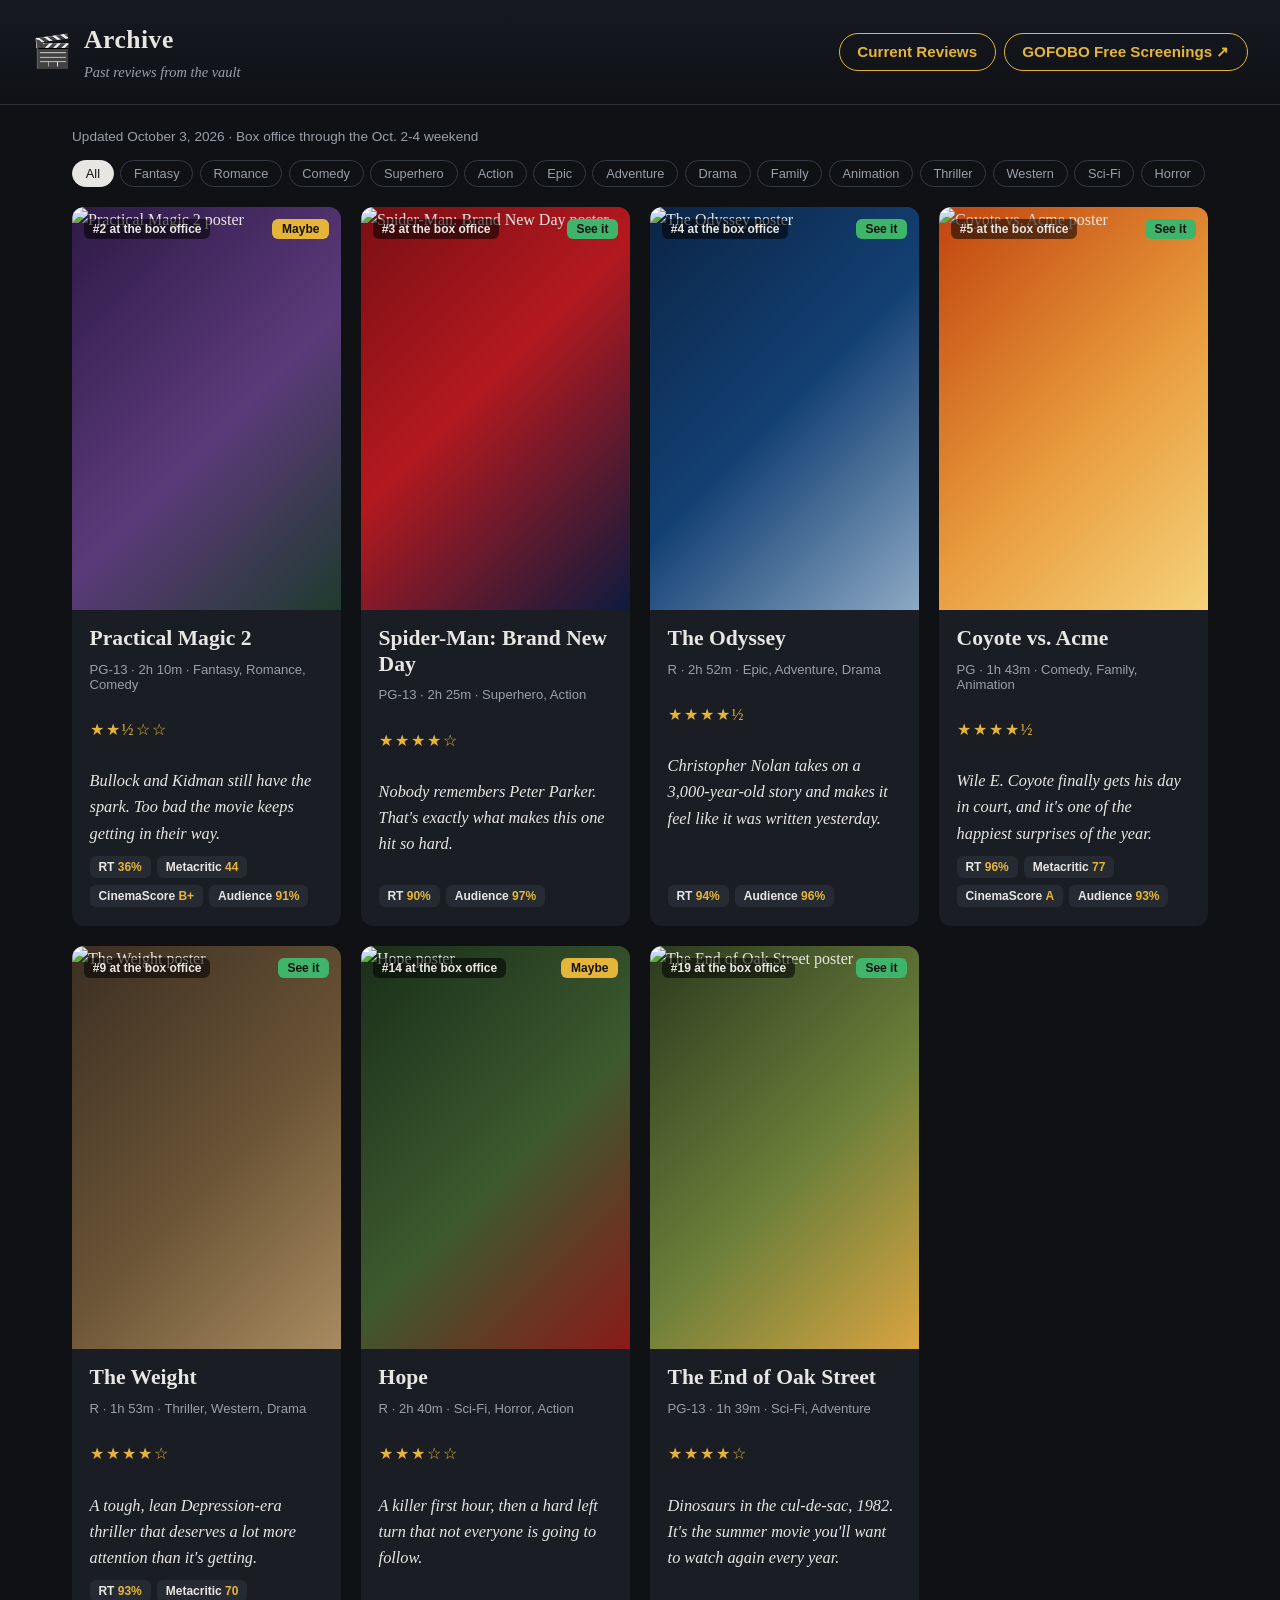
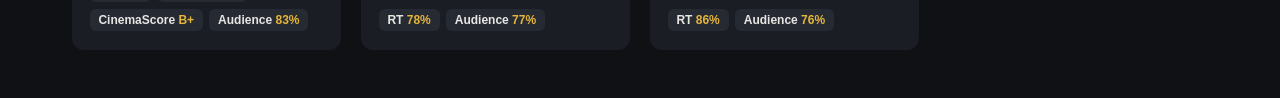
==== archive.html @ 1c137d6e "Add files via upload" ====
<!DOCTYPE html>
<html lang="en">
<head>
  <meta charset="UTF-8">
  <meta name="viewport" content="width=device-width, initial-scale=1.0">
  <title>Archive - Movie Reviews</title>
  <link rel="stylesheet" href="styles.css">
</head>
<body>
  <header class="site-header">
    <div class="brand">
      <span class="brand-mark">&#127916;</span>
      <div>
        <h1>Archive</h1>
        <p class="tagline">Past reviews from the vault</p>
      </div>
    </div>
    <nav class="tabs" id="tabs">
      <a class="tab tab-link" href="index.html">Current Reviews</a>
      <a class="tab tab-link" href="https://gofobo.com/main/local_screenings"
         target="_blank" rel="noopener">GOFOBO Free Screenings &#8599;</a>
    </nav>
  </header>

  <main>
    <section id="panel-reviews" class="panel active">
      <div class="toolbar">
        <p class="updated" id="updated"></p>
        <div class="filters" id="filters"></div>
      </div>
      <div class="grid" id="grid"></div>
    </section>
  </main>

  <div class="modal" id="modal" hidden>
    <div class="modal-backdrop" data-close></div>
    <article class="modal-body" role="dialog" aria-modal="true" aria-labelledby="modal-title">
      <button class="modal-close" data-close aria-label="Close">&times;</button>
      <div id="modal-content"></div>
    </article>
  </div>

  <script src="reviews.js"></script>
  <script src="app.js"></script>
</body>
</html>
---- styles.css ----
:root {
  --bg: #0f1115;
  --card: #1a1d24;
  --card-hover: #22262f;
  --text: #e8e6e3;
  --muted: #9aa0aa;
  --accent: #e5b53a;
  --good: #3fb56b;
  --mixed: #e5b53a;
  --bad: #d9534f;
  --radius: 12px;
}

* { box-sizing: border-box; }

body {
  margin: 0;
  background: var(--bg);
  color: var(--text);
  font-family: Georgia, "Times New Roman", serif;
  line-height: 1.6;
}

.site-header {
  display: flex;
  flex-wrap: wrap;
  align-items: center;
  justify-content: space-between;
  gap: 1rem;
  padding: 1.25rem 2rem;
  border-bottom: 1px solid #2a2e37;
  background: linear-gradient(180deg, #161920, var(--bg));
  position: sticky;
  top: 0;
  z-index: 10;
}

.brand { display: flex; align-items: center; gap: .75rem; }
.brand-mark { font-size: 2rem; }
.brand h1 { margin: 0; font-size: 1.6rem; letter-spacing: .5px; }
.tagline { margin: 0; color: var(--muted); font-size: .9rem; font-style: italic; }

.tabs { display: flex; gap: .5rem; }
.tab {
  font: 600 .95rem "Segoe UI", Arial, sans-serif;
  padding: .55rem 1.1rem;
  border-radius: 999px;
  border: 1px solid #353a45;
  background: transparent;
  color: var(--text);
  cursor: pointer;
  text-decoration: none;
}
.tab:hover { border-color: var(--accent); }
.tab.active { background: var(--accent); color: #111; border-color: var(--accent); }
.tab-link { border-color: var(--accent); color: var(--accent); }

main { max-width: 1200px; margin: 0 auto; padding: 1.5rem 2rem 3rem; }

.toolbar {
  display: flex; flex-wrap: wrap; justify-content: space-between; align-items: center;
  gap: 1rem; margin-bottom: 1.25rem;
}
.updated { margin: 0; color: var(--muted); font: .85rem "Segoe UI", Arial, sans-serif; }
.filters { display: flex; flex-wrap: wrap; gap: .4rem; }
.filter {
  font: .8rem "Segoe UI", Arial, sans-serif;
  padding: .3rem .8rem; border-radius: 999px;
  border: 1px solid #353a45; background: transparent; color: var(--muted); cursor: pointer;
}
.filter.active { color: #111; background: var(--text); border-color: var(--text); }

.grid {
  display: grid;
  grid-template-columns: repeat(auto-fill, minmax(240px, 1fr));
  gap: 1.25rem;
}

.card {
  background: var(--card);
  border-radius: var(--radius);
  overflow: hidden;
  cursor: pointer;
  transition: transform .15s ease, background .15s ease;
  display: flex; flex-direction: column;
}
.card:hover { transform: translateY(-3px); background: var(--card-hover); }

.card-poster {
  aspect-ratio: 2 / 3;
  position: relative;
  overflow: hidden;
}
.card-poster img { width: 100%; height: 100%; object-fit: cover; display: block; }
.card-body h2 { margin: 0; font-size: 1.35rem; line-height: 1.2; }
.rank {
  position: absolute; top: .75rem; left: .75rem;
  font: 700 .75rem "Segoe UI", Arial, sans-serif;
  background: rgba(0,0,0,.55); padding: .2rem .55rem; border-radius: 6px;
}
.verdict-pill {
  position: absolute; top: .75rem; right: .75rem;
  font: 700 .75rem "Segoe UI", Arial, sans-serif;
  padding: .2rem .6rem; border-radius: 6px; color: #111;
}
.v-good { background: var(--good); }
.v-mixed { background: var(--mixed); }
.v-bad { background: var(--bad); color: #fff; }

.card-body { padding: 1rem 1.1rem 1.2rem; display: flex; flex-direction: column; gap: .6rem; flex: 1; }
.meta { margin: 0; color: var(--muted); font: .82rem "Segoe UI", Arial, sans-serif; }
.headline { margin: 0; font-style: italic; font-size: 1.02rem; }
.stars { color: var(--accent); letter-spacing: 2px; }
.scores { display: flex; flex-wrap: wrap; gap: .4rem; margin-top: auto; }
.score {
  font: 600 .75rem "Segoe UI", Arial, sans-serif;
  background: #262a33; padding: .25rem .55rem; border-radius: 6px;
}
.score b { color: var(--accent); }

/* Modal */
.modal { position: fixed; inset: 0; z-index: 50; display: flex; align-items: flex-start; justify-content: center; overflow-y: auto; padding: 3rem 1rem; }
.modal[hidden] { display: none; }
.modal-backdrop { position: fixed; inset: 0; background: rgba(0,0,0,.75); }
.modal-body {
  position: relative; max-width: 760px; width: 100%;
  background: var(--card); border-radius: var(--radius); overflow: hidden;
}
.modal-close {
  position: absolute; top: .6rem; right: .8rem; z-index: 2;
  background: rgba(0,0,0,.5); color: #fff; border: 0; border-radius: 50%;
  width: 2.2rem; height: 2.2rem; font-size: 1.4rem; cursor: pointer;
}
.review-banner { padding: 2rem; display: flex; gap: 1.5rem; align-items: flex-end; }
.review-poster { width: 160px; border-radius: 8px; box-shadow: 0 6px 20px rgba(0,0,0,.5); flex-shrink: 0; }
.rank-inline { margin: 0 0 .3rem; font: 700 .75rem "Segoe UI", Arial, sans-serif; text-transform: uppercase; letter-spacing: 1px; color: #ddd; }
.review-banner h2 { margin: 0 0 .3rem; font-size: 2.1rem; text-shadow: 0 2px 10px rgba(0,0,0,.6); }
.review-content { padding: 1.5rem 2rem 2rem; }
.review-content p { margin: 0 0 1.1rem; font-size: 1.08rem; }
.review-content h3 { font: 700 .8rem "Segoe UI", Arial, sans-serif; text-transform: uppercase; letter-spacing: 1px; color: var(--muted); margin: 1.8rem 0 .6rem; }
.facts { display: grid; grid-template-columns: max-content 1fr; gap: .3rem 1rem; font: .9rem "Segoe UI", Arial, sans-serif; }
.facts dt { color: var(--muted); }
.facts dd { margin: 0; }
.bottom-line {
  border-left: 4px solid var(--accent);
  padding: .8rem 1rem; background: #20242c; border-radius: 0 8px 8px 0;
  font-size: 1.05rem;
}

@media (max-width: 600px) {
  .site-header, main { padding-left: 1rem; padding-right: 1rem; }
  .review-content, .review-banner { padding-left: 1.2rem; padding-right: 1.2rem; }
  .review-banner { flex-direction: column; align-items: flex-start; }
  .review-poster { width: 120px; }
}
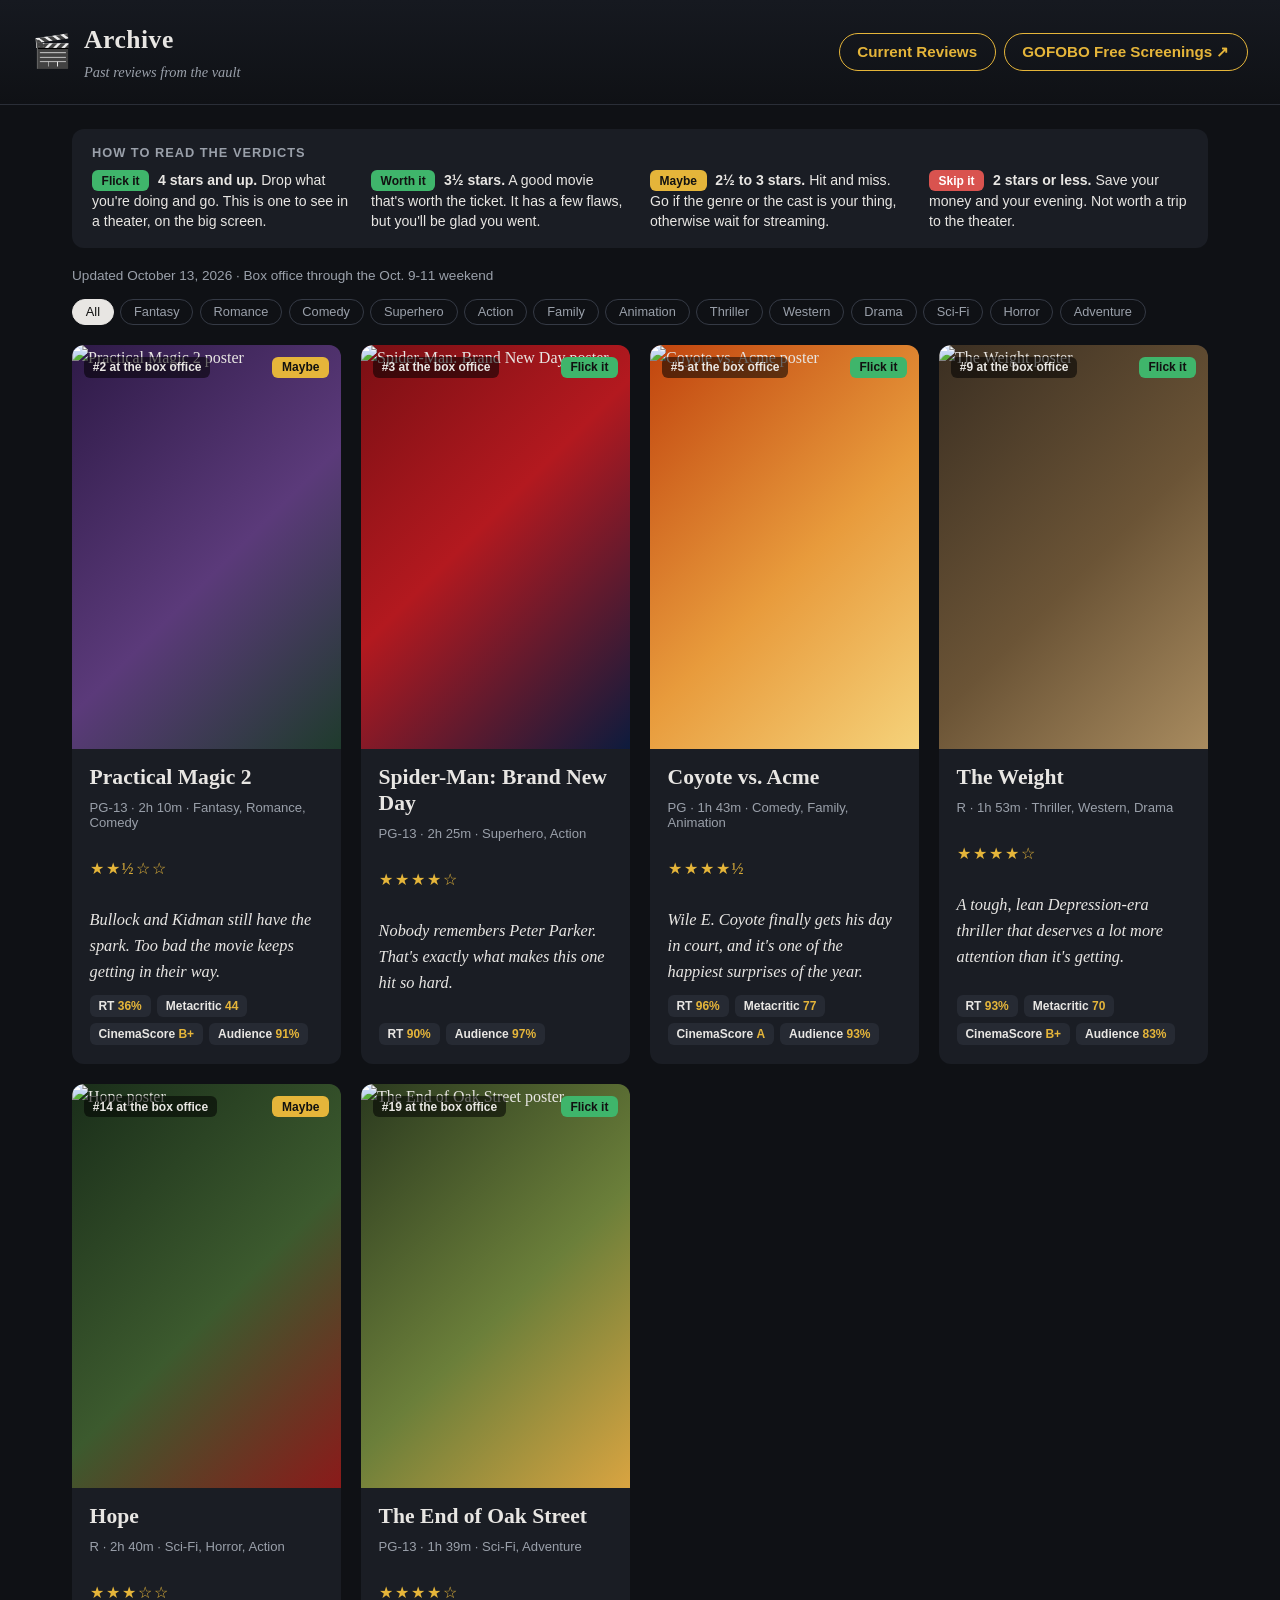
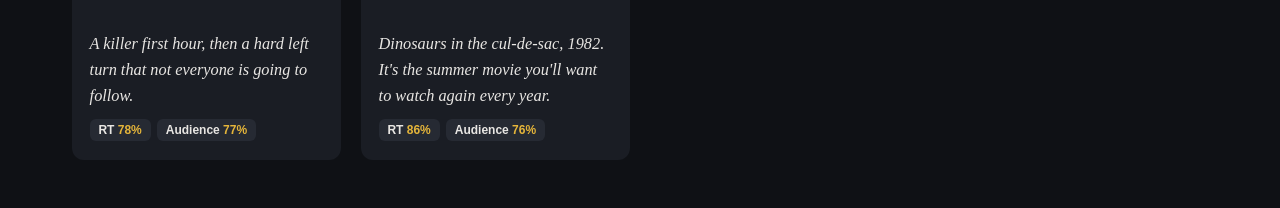
==== commit 980b4945: "Add files via upload" ====
--- a/archive.html
+++ b/archive.html
@@ -24,6 +24,15 @@
 
   <main>
     <section id="panel-reviews" class="panel active">
+      <div class="legend" aria-label="What the verdicts mean">
+        <p class="legend-title">How to read the verdicts</p>
+        <ul class="legend-list">
+          <li><span class="verdict-pill v-good">Flick it</span> <b>4 stars and up.</b> Drop what you're doing and go. This is one to see in a theater, on the big screen.</li>
+          <li><span class="verdict-pill v-good">Worth it</span> <b>3&frac12; stars.</b> A good movie that's worth the ticket. It has a few flaws, but you'll be glad you went.</li>
+          <li><span class="verdict-pill v-mixed">Maybe</span> <b>2&frac12; to 3 stars.</b> Hit and miss. Go if the genre or the cast is your thing, otherwise wait for streaming.</li>
+          <li><span class="verdict-pill v-bad">Skip it</span> <b>2 stars or less.</b> Save your money and your evening. Not worth a trip to the theater.</li>
+        </ul>
+      </div>
       <div class="toolbar">
         <p class="updated" id="updated"></p>
         <div class="filters" id="filters"></div>
--- a/styles.css
+++ b/styles.css
@@ -153,3 +153,19 @@
   .review-banner { flex-direction: column; align-items: flex-start; }
   .review-poster { width: 120px; }
 }
+
+/* Verdict key */
+.legend {
+  background: var(--card); border-radius: var(--radius);
+  padding: 1rem 1.25rem; margin-bottom: 1.25rem;
+}
+.legend-title {
+  margin: 0 0 .6rem; color: var(--muted);
+  font: 700 .8rem "Segoe UI", Arial, sans-serif; text-transform: uppercase; letter-spacing: 1px;
+}
+.legend-list {
+  list-style: none; margin: 0; padding: 0;
+  display: grid; grid-template-columns: repeat(auto-fit, minmax(240px, 1fr)); gap: .75rem 1.25rem;
+  font: .88rem "Segoe UI", Arial, sans-serif; line-height: 1.45;
+}
+.legend-list .verdict-pill { position: static; display: inline-block; margin-right: .3rem; }
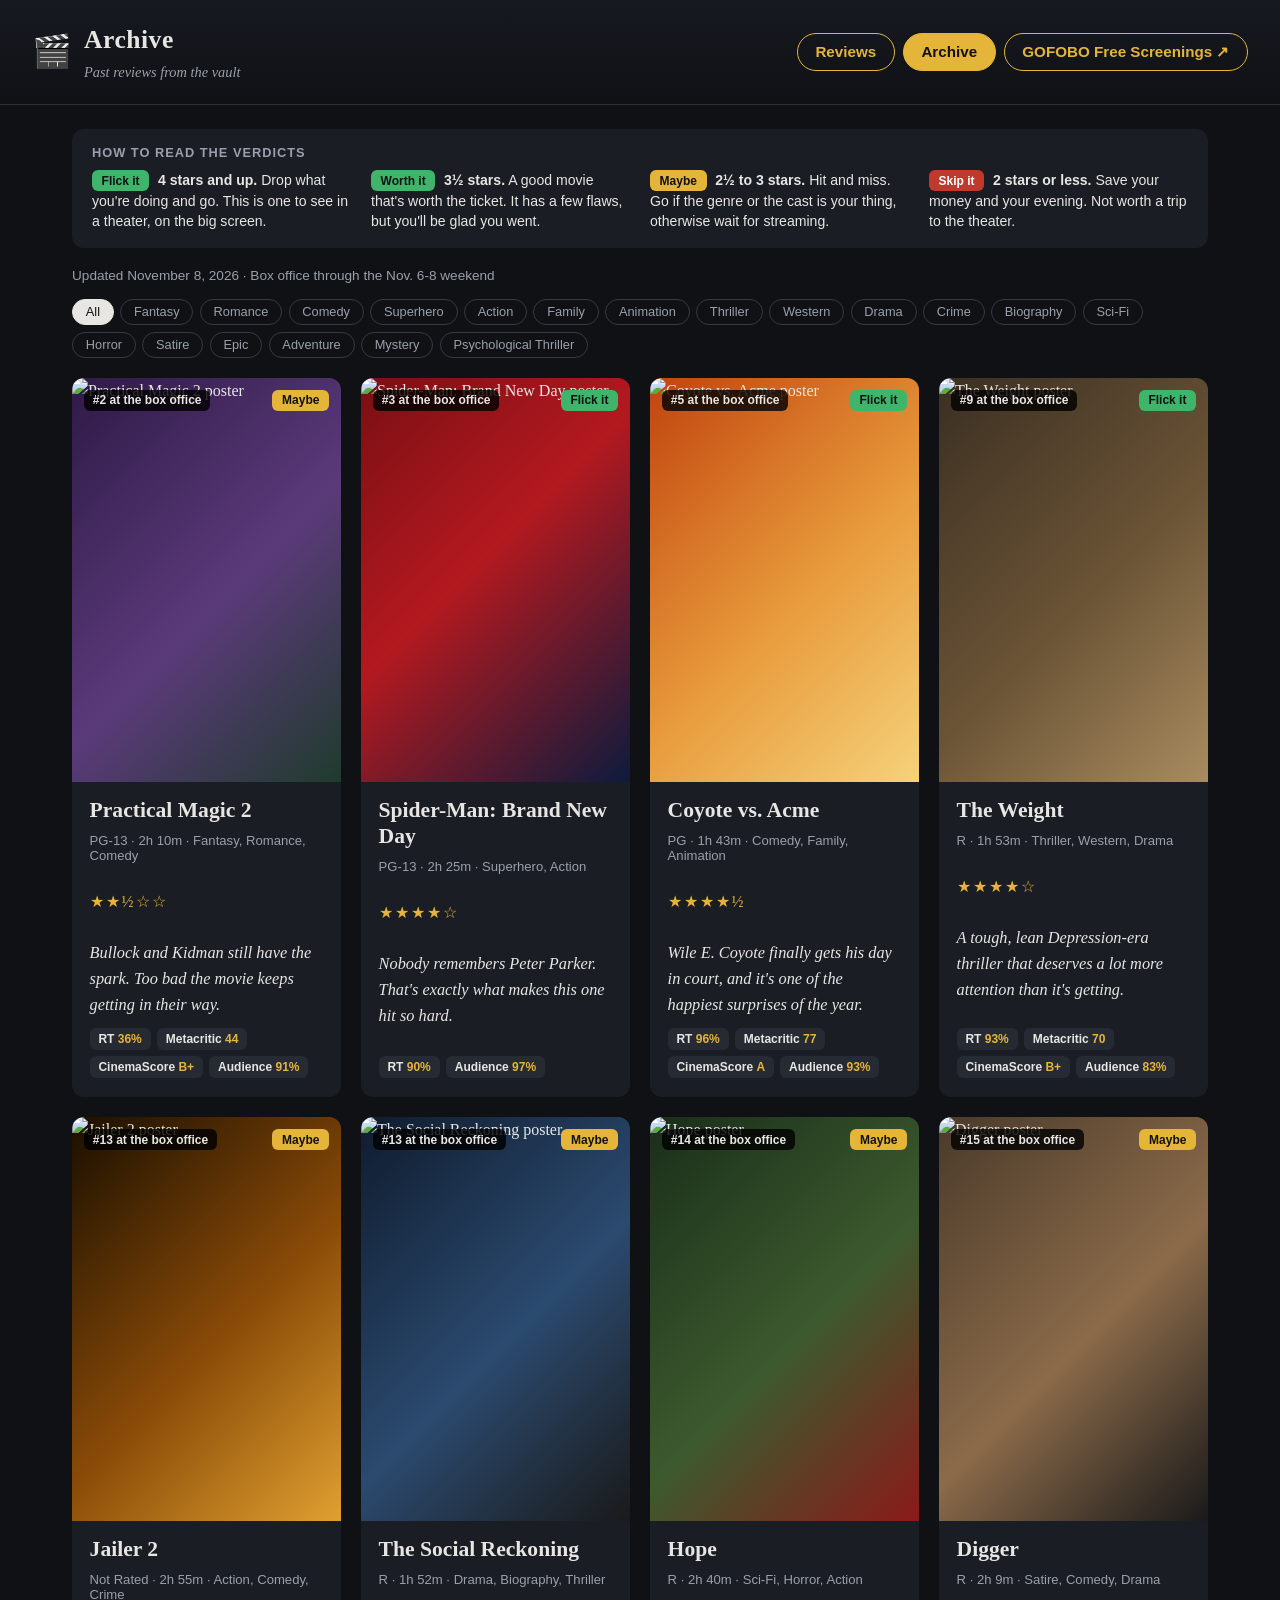
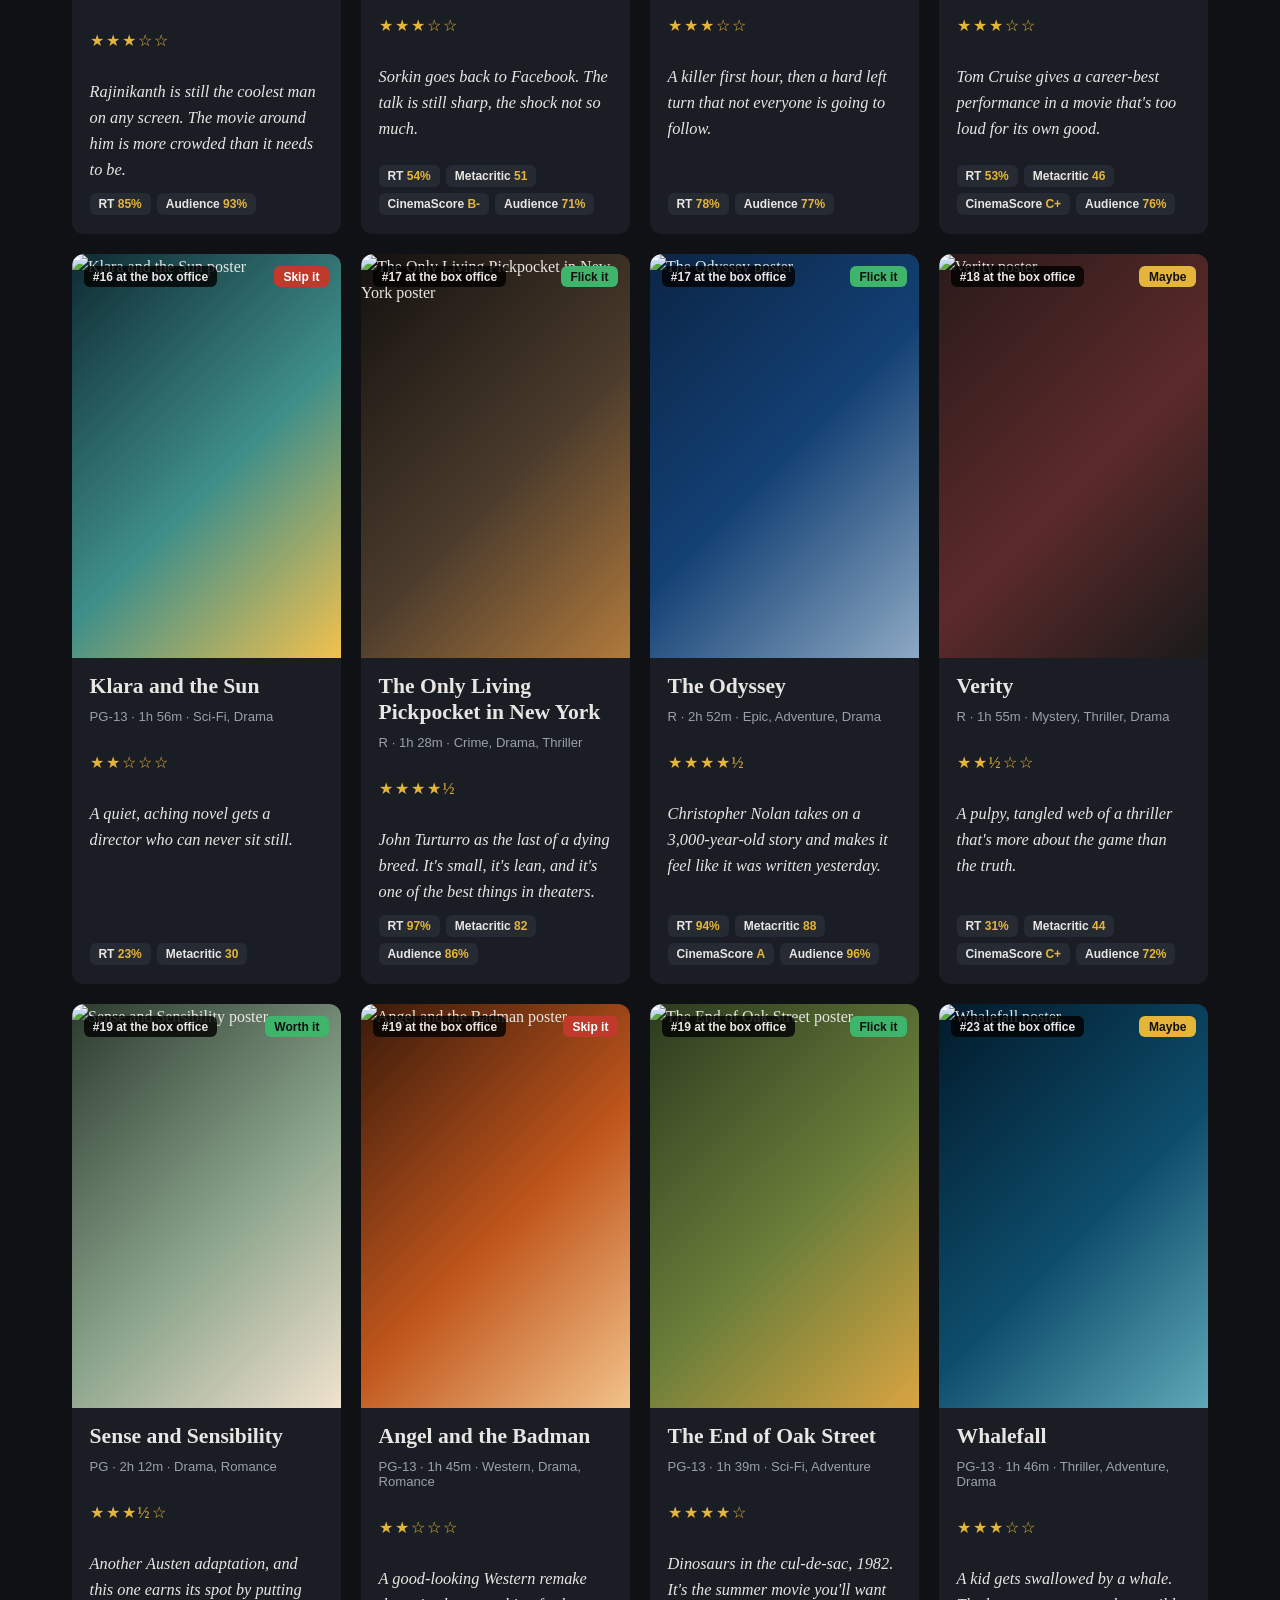
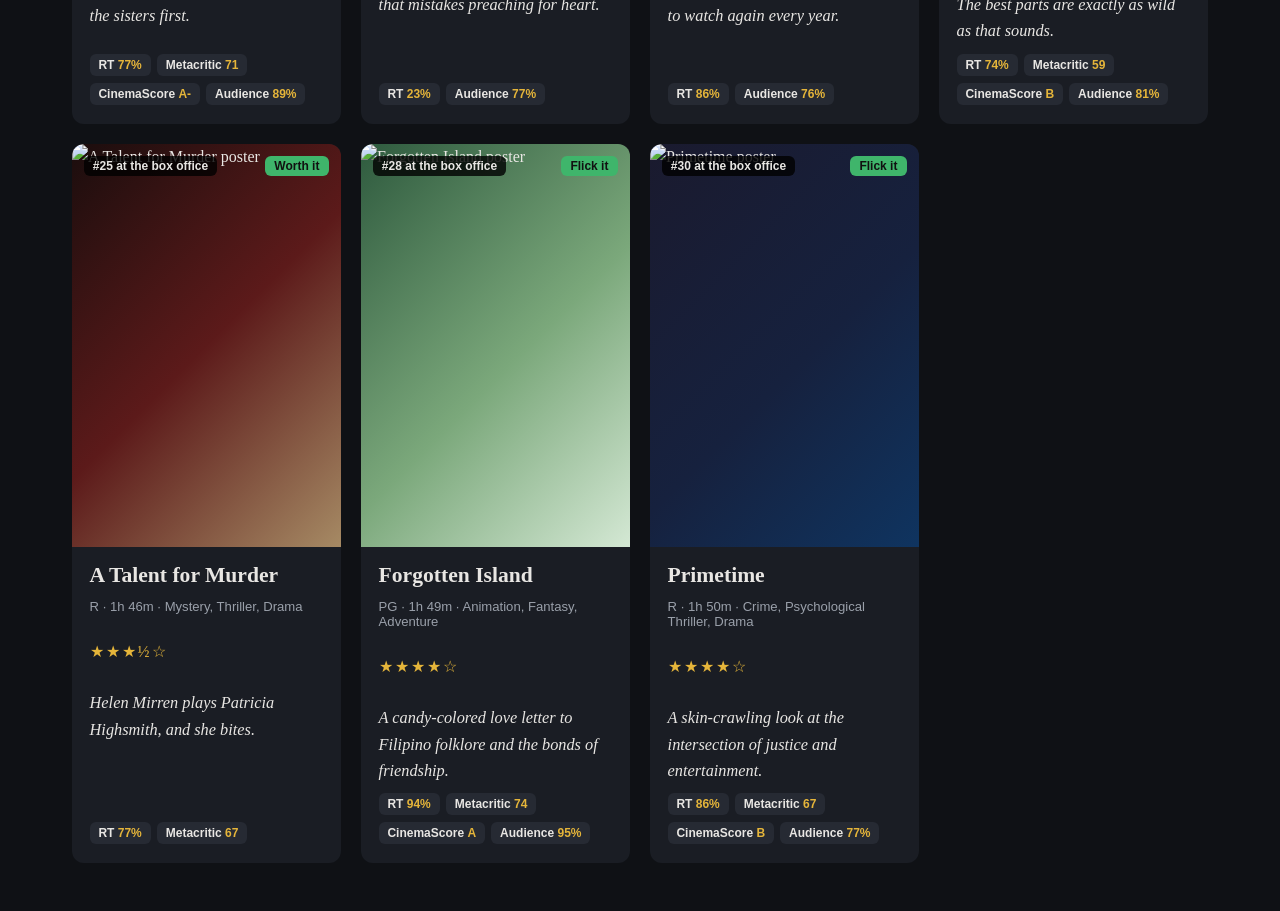
==== commit 622089fd: "Add files via upload" ====
--- a/archive.html
+++ b/archive.html
@@ -7,46 +7,48 @@
   <link rel="stylesheet" href="styles.css">
 </head>
 <body>
+  <a class="skip-link" href="#main">Skip to main content</a>
+
   <header class="site-header">
     <div class="brand">
-      <span class="brand-mark">&#127916;</span>
+      <span class="brand-mark" aria-hidden="true">&#127916;</span>
       <div>
         <h1>Archive</h1>
         <p class="tagline">Past reviews from the vault</p>
       </div>
     </div>
-    <nav class="tabs" id="tabs">
-      <a class="tab tab-link" href="index.html">Current Reviews</a>
+    <nav class="tabs" aria-label="Main">
+      <a class="tab tab-link" href="index.html">Reviews</a>
+      <a class="tab active" href="archive.html" aria-current="page">Archive</a>
       <a class="tab tab-link" href="https://gofobo.com/main/local_screenings"
-         target="_blank" rel="noopener">GOFOBO Free Screenings &#8599;</a>
+         target="_blank" rel="noopener">GOFOBO Free Screenings <span aria-hidden="true">&#8599;</span><span class="visually-hidden">(opens in a new tab)</span></a>
     </nav>
   </header>
 
-  <main>
-    <section id="panel-reviews" class="panel active">
-      <div class="legend" aria-label="What the verdicts mean">
-        <p class="legend-title">How to read the verdicts</p>
-        <ul class="legend-list">
-          <li><span class="verdict-pill v-good">Flick it</span> <b>4 stars and up.</b> Drop what you're doing and go. This is one to see in a theater, on the big screen.</li>
-          <li><span class="verdict-pill v-good">Worth it</span> <b>3&frac12; stars.</b> A good movie that's worth the ticket. It has a few flaws, but you'll be glad you went.</li>
-          <li><span class="verdict-pill v-mixed">Maybe</span> <b>2&frac12; to 3 stars.</b> Hit and miss. Go if the genre or the cast is your thing, otherwise wait for streaming.</li>
-          <li><span class="verdict-pill v-bad">Skip it</span> <b>2 stars or less.</b> Save your money and your evening. Not worth a trip to the theater.</li>
-        </ul>
-      </div>
-      <div class="toolbar">
-        <p class="updated" id="updated"></p>
-        <div class="filters" id="filters"></div>
-      </div>
-      <div class="grid" id="grid"></div>
+  <main id="main" tabindex="-1">
+    <section class="legend" aria-labelledby="legend-title">
+      <h2 class="legend-title" id="legend-title">How to read the verdicts</h2>
+      <ul class="legend-list">
+        <li><span class="verdict-pill v-good">Flick it</span> <b>4 stars and up.</b> Drop what you're doing and go. This is one to see in a theater, on the big screen.</li>
+        <li><span class="verdict-pill v-good">Worth it</span> <b>3&frac12; stars.</b> A good movie that's worth the ticket. It has a few flaws, but you'll be glad you went.</li>
+        <li><span class="verdict-pill v-mixed">Maybe</span> <b>2&frac12; to 3 stars.</b> Hit and miss. Go if the genre or the cast is your thing, otherwise wait for streaming.</li>
+        <li><span class="verdict-pill v-bad">Skip it</span> <b>2 stars or less.</b> Save your money and your evening. Not worth a trip to the theater.</li>
+      </ul>
     </section>
+    <div class="toolbar">
+      <p class="updated" id="updated"></p>
+      <div class="filters" id="filters" role="group" aria-label="Filter by genre"></div>
+    </div>
+    <p class="visually-hidden" id="results-status" role="status" aria-live="polite"></p>
+    <ul class="grid" id="grid" aria-label="Archived movie reviews"></ul>
   </main>
 
   <div class="modal" id="modal" hidden>
     <div class="modal-backdrop" data-close></div>
-    <article class="modal-body" role="dialog" aria-modal="true" aria-labelledby="modal-title">
-      <button class="modal-close" data-close aria-label="Close">&times;</button>
+    <div class="modal-body" role="dialog" aria-modal="true" aria-labelledby="modal-title">
+      <button type="button" class="modal-close" data-close><span aria-hidden="true">&times;</span><span class="visually-hidden">Close review</span></button>
       <div id="modal-content"></div>
-    </article>
+    </div>
   </div>
 
   <script src="reviews.js"></script>
--- a/styles.css
+++ b/styles.css
@@ -1,158 +1,189 @@
-:root {
-  --bg: #0f1115;
-  --card: #1a1d24;
-  --card-hover: #22262f;
-  --text: #e8e6e3;
-  --muted: #9aa0aa;
-  --accent: #e5b53a;
-  --good: #3fb56b;
-  --mixed: #e5b53a;
-  --bad: #d9534f;
-  --radius: 12px;
-}
-
-* { box-sizing: border-box; }
-
-body {
-  margin: 0;
-  background: var(--bg);
-  color: var(--text);
-  font-family: Georgia, "Times New Roman", serif;
-  line-height: 1.6;
-}
-
-.site-header {
-  display: flex;
-  flex-wrap: wrap;
-  align-items: center;
-  justify-content: space-between;
-  gap: 1rem;
-  padding: 1.25rem 2rem;
-  border-bottom: 1px solid #2a2e37;
-  background: linear-gradient(180deg, #161920, var(--bg));
-  position: sticky;
-  top: 0;
-  z-index: 10;
-}
-
-.brand { display: flex; align-items: center; gap: .75rem; }
-.brand-mark { font-size: 2rem; }
-.brand h1 { margin: 0; font-size: 1.6rem; letter-spacing: .5px; }
-.tagline { margin: 0; color: var(--muted); font-size: .9rem; font-style: italic; }
-
-.tabs { display: flex; gap: .5rem; }
-.tab {
-  font: 600 .95rem "Segoe UI", Arial, sans-serif;
-  padding: .55rem 1.1rem;
-  border-radius: 999px;
-  border: 1px solid #353a45;
-  background: transparent;
-  color: var(--text);
-  cursor: pointer;
-  text-decoration: none;
-}
-.tab:hover { border-color: var(--accent); }
-.tab.active { background: var(--accent); color: #111; border-color: var(--accent); }
-.tab-link { border-color: var(--accent); color: var(--accent); }
-
-main { max-width: 1200px; margin: 0 auto; padding: 1.5rem 2rem 3rem; }
-
-.toolbar {
-  display: flex; flex-wrap: wrap; justify-content: space-between; align-items: center;
-  gap: 1rem; margin-bottom: 1.25rem;
-}
-.updated { margin: 0; color: var(--muted); font: .85rem "Segoe UI", Arial, sans-serif; }
-.filters { display: flex; flex-wrap: wrap; gap: .4rem; }
-.filter {
-  font: .8rem "Segoe UI", Arial, sans-serif;
-  padding: .3rem .8rem; border-radius: 999px;
-  border: 1px solid #353a45; background: transparent; color: var(--muted); cursor: pointer;
-}
-.filter.active { color: #111; background: var(--text); border-color: var(--text); }
-
-.grid {
-  display: grid;
-  grid-template-columns: repeat(auto-fill, minmax(240px, 1fr));
-  gap: 1.25rem;
-}
-
-.card {
-  background: var(--card);
-  border-radius: var(--radius);
-  overflow: hidden;
-  cursor: pointer;
-  transition: transform .15s ease, background .15s ease;
-  display: flex; flex-direction: column;
-}
-.card:hover { transform: translateY(-3px); background: var(--card-hover); }
-
-.card-poster {
-  aspect-ratio: 2 / 3;
-  position: relative;
-  overflow: hidden;
-}
-.card-poster img { width: 100%; height: 100%; object-fit: cover; display: block; }
-.card-body h2 { margin: 0; font-size: 1.35rem; line-height: 1.2; }
-.rank {
-  position: absolute; top: .75rem; left: .75rem;
-  font: 700 .75rem "Segoe UI", Arial, sans-serif;
-  background: rgba(0,0,0,.55); padding: .2rem .55rem; border-radius: 6px;
-}
-.verdict-pill {
-  position: absolute; top: .75rem; right: .75rem;
-  font: 700 .75rem "Segoe UI", Arial, sans-serif;
-  padding: .2rem .6rem; border-radius: 6px; color: #111;
-}
-.v-good { background: var(--good); }
-.v-mixed { background: var(--mixed); }
-.v-bad { background: var(--bad); color: #fff; }
-
-.card-body { padding: 1rem 1.1rem 1.2rem; display: flex; flex-direction: column; gap: .6rem; flex: 1; }
-.meta { margin: 0; color: var(--muted); font: .82rem "Segoe UI", Arial, sans-serif; }
-.headline { margin: 0; font-style: italic; font-size: 1.02rem; }
-.stars { color: var(--accent); letter-spacing: 2px; }
-.scores { display: flex; flex-wrap: wrap; gap: .4rem; margin-top: auto; }
-.score {
-  font: 600 .75rem "Segoe UI", Arial, sans-serif;
-  background: #262a33; padding: .25rem .55rem; border-radius: 6px;
-}
-.score b { color: var(--accent); }
-
-/* Modal */
-.modal { position: fixed; inset: 0; z-index: 50; display: flex; align-items: flex-start; justify-content: center; overflow-y: auto; padding: 3rem 1rem; }
-.modal[hidden] { display: none; }
-.modal-backdrop { position: fixed; inset: 0; background: rgba(0,0,0,.75); }
-.modal-body {
-  position: relative; max-width: 760px; width: 100%;
-  background: var(--card); border-radius: var(--radius); overflow: hidden;
-}
-.modal-close {
-  position: absolute; top: .6rem; right: .8rem; z-index: 2;
-  background: rgba(0,0,0,.5); color: #fff; border: 0; border-radius: 50%;
-  width: 2.2rem; height: 2.2rem; font-size: 1.4rem; cursor: pointer;
-}
-.review-banner { padding: 2rem; display: flex; gap: 1.5rem; align-items: flex-end; }
-.review-poster { width: 160px; border-radius: 8px; box-shadow: 0 6px 20px rgba(0,0,0,.5); flex-shrink: 0; }
-.rank-inline { margin: 0 0 .3rem; font: 700 .75rem "Segoe UI", Arial, sans-serif; text-transform: uppercase; letter-spacing: 1px; color: #ddd; }
-.review-banner h2 { margin: 0 0 .3rem; font-size: 2.1rem; text-shadow: 0 2px 10px rgba(0,0,0,.6); }
-.review-content { padding: 1.5rem 2rem 2rem; }
-.review-content p { margin: 0 0 1.1rem; font-size: 1.08rem; }
-.review-content h3 { font: 700 .8rem "Segoe UI", Arial, sans-serif; text-transform: uppercase; letter-spacing: 1px; color: var(--muted); margin: 1.8rem 0 .6rem; }
-.facts { display: grid; grid-template-columns: max-content 1fr; gap: .3rem 1rem; font: .9rem "Segoe UI", Arial, sans-serif; }
-.facts dt { color: var(--muted); }
-.facts dd { margin: 0; }
-.bottom-line {
-  border-left: 4px solid var(--accent);
-  padding: .8rem 1rem; background: #20242c; border-radius: 0 8px 8px 0;
-  font-size: 1.05rem;
-}
-
-@media (max-width: 600px) {
-  .site-header, main { padding-left: 1rem; padding-right: 1rem; }
-  .review-content, .review-banner { padding-left: 1.2rem; padding-right: 1.2rem; }
-  .review-banner { flex-direction: column; align-items: flex-start; }
-  .review-poster { width: 120px; }
-}
+:root {
+  --bg: #0f1115;
+  --card: #1a1d24;
+  --card-hover: #22262f;
+  --text: #e8e6e3;
+  --muted: #9aa0aa;
+  --accent: #e5b53a;
+  --good: #3fb56b;
+  --mixed: #e5b53a;
+  --bad: #c0392b; /* darkened from #d9534f so white pill text meets 4.5:1 */
+  --radius: 12px;
+}
+
+* { box-sizing: border-box; }
+
+/* Keep focused items from scrolling under the sticky header. */
+html { scroll-padding-top: 8rem; }
+@media (max-width: 600px), (max-height: 500px) { html { scroll-padding-top: 1rem; } }
+
+body {
+  margin: 0;
+  background: var(--bg);
+  color: var(--text);
+  font-family: Georgia, "Times New Roman", serif;
+  line-height: 1.6;
+}
+
+.site-header {
+  display: flex;
+  flex-wrap: wrap;
+  align-items: center;
+  justify-content: space-between;
+  gap: 1rem;
+  padding: 1.25rem 2rem;
+  border-bottom: 1px solid #2a2e37;
+  background: linear-gradient(180deg, #161920, var(--bg));
+  position: sticky;
+  top: 0;
+  z-index: 10;
+}
+
+/* The sticky header would cover most of the screen when zoomed or on small/short screens. */
+@media (max-width: 600px), (max-height: 500px) {
+  .site-header { position: static; }
+}
+
+.brand { display: flex; align-items: center; gap: .75rem; }
+.brand-mark { font-size: 2rem; }
+.brand h1 { margin: 0; font-size: 1.6rem; letter-spacing: .5px; }
+.tagline { margin: 0; color: var(--muted); font-size: .9rem; font-style: italic; }
+
+.tabs { display: flex; flex-wrap: wrap; gap: .5rem; }
+.tab {
+  font: 600 .95rem "Segoe UI", Arial, sans-serif;
+  padding: .55rem 1.1rem;
+  border-radius: 999px;
+  border: 1px solid #353a45;
+  background: transparent;
+  color: var(--text);
+  cursor: pointer;
+  text-decoration: none;
+}
+.tab:hover { border-color: var(--accent); }
+.tab.active { background: var(--accent); color: #111; border-color: var(--accent); }
+.tab-link { border-color: var(--accent); color: var(--accent); }
+
+main { max-width: 1200px; margin: 0 auto; padding: 1.5rem 2rem 3rem; }
+
+.toolbar {
+  display: flex; flex-wrap: wrap; justify-content: space-between; align-items: center;
+  gap: 1rem; margin-bottom: 1.25rem;
+}
+.updated { margin: 0; color: var(--muted); font: .85rem "Segoe UI", Arial, sans-serif; }
+.filters { display: flex; flex-wrap: wrap; gap: .4rem; }
+.filter {
+  font: .8rem "Segoe UI", Arial, sans-serif;
+  padding: .3rem .8rem; border-radius: 999px;
+  border: 1px solid #353a45; background: transparent; color: var(--muted); cursor: pointer;
+}
+.filter.active { color: #111; background: var(--text); border-color: var(--text); }
+
+.grid {
+  list-style: none; margin: 0; padding: 0;
+  display: grid;
+  grid-template-columns: repeat(auto-fill, minmax(240px, 1fr));
+  gap: 1.25rem;
+}
+
+.card {
+  background: var(--card);
+  border-radius: var(--radius);
+  overflow: hidden;
+  cursor: pointer;
+  transition: transform .15s ease, background .15s ease;
+  display: flex; flex-direction: column;
+  position: relative;
+}
+.card > article { display: flex; flex-direction: column; flex: 1; }
+
+/* The title is a real button; its ::after stretches over the whole card so the card stays clickable. */
+.card-link {
+  font: inherit; color: inherit; background: none; border: 0; padding: 0; margin: 0;
+  text-align: left; cursor: pointer;
+}
+.card-link::after { content: ""; position: absolute; inset: 0; z-index: 1; border-radius: var(--radius); }
+.card-link:focus, .card-link:focus-visible { outline: none; box-shadow: none; } /* the ring is drawn on ::after around the whole card */
+/* Two-tone ring (gold + black) so it stays visible over any poster. */
+.card-link:focus-visible::after { box-shadow: inset 0 0 0 3px var(--accent), inset 0 0 0 6px #000; }
+.card:hover { transform: translateY(-3px); background: var(--card-hover); }
+
+.card-poster {
+  aspect-ratio: 2 / 3;
+  position: relative;
+  overflow: hidden;
+}
+.card-poster img { width: 100%; height: 100%; object-fit: cover; display: block; }
+.card-body h2 { margin: 0; font-size: 1.35rem; line-height: 1.2; }
+.rank {
+  position: absolute; top: .75rem; left: .75rem;
+  font: 700 .75rem "Segoe UI", Arial, sans-serif;
+  background: rgba(0,0,0,.8); color: var(--text); padding: .2rem .55rem; border-radius: 6px;
+}
+.verdict-pill {
+  position: absolute; top: .75rem; right: .75rem;
+  font: 700 .75rem "Segoe UI", Arial, sans-serif;
+  padding: .2rem .6rem; border-radius: 6px; color: #111;
+}
+.v-good { background: var(--good); }
+.v-mixed { background: var(--mixed); }
+.v-bad { background: var(--bad); color: #fff; }
+
+.card-body { padding: 1rem 1.1rem 1.2rem; display: flex; flex-direction: column; gap: .6rem; flex: 1; }
+.meta { margin: 0; color: var(--muted); font: .82rem "Segoe UI", Arial, sans-serif; }
+.headline { margin: 0; font-style: italic; font-size: 1.02rem; }
+.stars { color: var(--accent); letter-spacing: 2px; }
+.scores { list-style: none; padding: 0; margin: auto 0 0; display: flex; flex-wrap: wrap; gap: .4rem; }
+.score {
+  font: 600 .75rem "Segoe UI", Arial, sans-serif;
+  background: #262a33; padding: .25rem .55rem; border-radius: 6px;
+}
+.score b { color: var(--accent); }
+
+/* Modal */
+.modal { position: fixed; inset: 0; z-index: 50; display: flex; align-items: flex-start; justify-content: center; overflow-y: auto; padding: 3rem 1rem; }
+.modal[hidden] { display: none; }
+.modal-backdrop { position: fixed; inset: 0; background: rgba(0,0,0,.75); }
+.modal-body {
+  position: relative; max-width: 760px; width: 100%;
+  background: var(--card); border-radius: var(--radius); overflow: hidden;
+}
+.modal-close {
+  position: absolute; top: .6rem; right: .8rem; z-index: 2;
+  background: rgba(0,0,0,.8); color: #fff; border: 1px solid rgba(255,255,255,.6); border-radius: 50%;
+  width: 2.2rem; height: 2.2rem; font-size: 1.4rem; cursor: pointer;
+}
+.review-banner { padding: 2rem; display: flex; gap: 1.5rem; align-items: flex-end; }
+.review-poster { width: 160px; border-radius: 8px; box-shadow: 0 6px 20px rgba(0,0,0,.5); flex-shrink: 0; }
+.rank-inline { margin: 0 0 .3rem; font: 700 .75rem "Segoe UI", Arial, sans-serif; text-transform: uppercase; letter-spacing: 1px; color: #ddd; }
+.review-info {
+  background: rgba(0,0,0,.78); padding: .9rem 1.1rem; border-radius: 8px;
+} /* dark panel keeps banner text readable on light gradients */
+.review-meta { color: #ddd; }
+.review-verdict { margin: .4rem 0 0; }
+.review-verdict .verdict-pill { position: static; display: inline-block; }
+.review-content .review-headline { font-size: 1.2rem; }
+#modal-title:focus { outline: none; }
+.review-banner h2 { margin: 0 0 .3rem; font-size: 2.1rem; text-shadow: 0 2px 10px rgba(0,0,0,.6); }
+.review-content { padding: 1.5rem 2rem 2rem; }
+.review-content p { margin: 0 0 1.1rem; font-size: 1.08rem; }
+.review-content h3 { font: 700 .8rem "Segoe UI", Arial, sans-serif; text-transform: uppercase; letter-spacing: 1px; color: var(--muted); margin: 1.8rem 0 .6rem; }
+.facts { display: grid; grid-template-columns: max-content 1fr; gap: .3rem 1rem; font: .9rem "Segoe UI", Arial, sans-serif; }
+.facts dt { color: var(--muted); }
+.facts dd { margin: 0; }
+.bottom-line {
+  border-left: 4px solid var(--accent);
+  padding: .8rem 1rem; background: #20242c; border-radius: 0 8px 8px 0;
+  font-size: 1.05rem;
+}
+.review-content .bottom-line { margin: 0; }
+
+@media (max-width: 600px) {
+  .site-header, main { padding-left: 1rem; padding-right: 1rem; }
+  .review-content, .review-banner { padding-left: 1.2rem; padding-right: 1.2rem; }
+  .review-banner { flex-direction: column; align-items: flex-start; }
+  .review-poster { width: 120px; }
+}
 
 /* Verdict key */
 .legend {
@@ -169,3 +200,37 @@
   font: .88rem "Segoe UI", Arial, sans-serif; line-height: 1.45;
 }
 .legend-list .verdict-pill { position: static; display: inline-block; margin-right: .3rem; }
+
+/* Accessibility helpers */
+.visually-hidden {
+  position: absolute !important; width: 1px; height: 1px; padding: 0; margin: -1px;
+  overflow: hidden; clip: rect(0, 0, 0, 0); white-space: nowrap; border: 0;
+}
+.skip-link {
+  position: absolute; left: 1rem; top: -100px; z-index: 100;
+  background: var(--accent); color: #111; padding: .6rem 1rem; border-radius: 6px;
+  font: 700 .95rem "Segoe UI", Arial, sans-serif; text-decoration: none;
+}
+.skip-link:focus { top: 1rem; }
+main:focus { outline: none; }
+abbr[title] { text-decoration: none; }
+
+/* Two-tone ring: the black halo fills the offset gap so the ring contrasts with light and dark backgrounds alike. */
+a:focus-visible, button:focus-visible {
+  outline: 3px solid var(--accent);
+  outline-offset: 2px;
+  box-shadow: 0 0 0 2px #000;
+}
+.tab.active:focus-visible, .filter.active:focus-visible, .skip-link:focus-visible { outline-color: #fff; }
+
+@media (prefers-reduced-motion: reduce) {
+  .card { transition: none; }
+  .card:hover { transform: none; }
+}
+
+/* Windows High Contrast / forced colors: keep pills and chips visible as outlined boxes. */
+@media (forced-colors: active) {
+  .card-link:focus-visible::after { outline: 3px solid Highlight; outline-offset: -3px; }
+  .verdict-pill, .rank, .score, .filter, .tab, .review-info { border: 1px solid CanvasText; }
+  .filter.active, .tab.active { outline: 2px solid Highlight; }
+}
